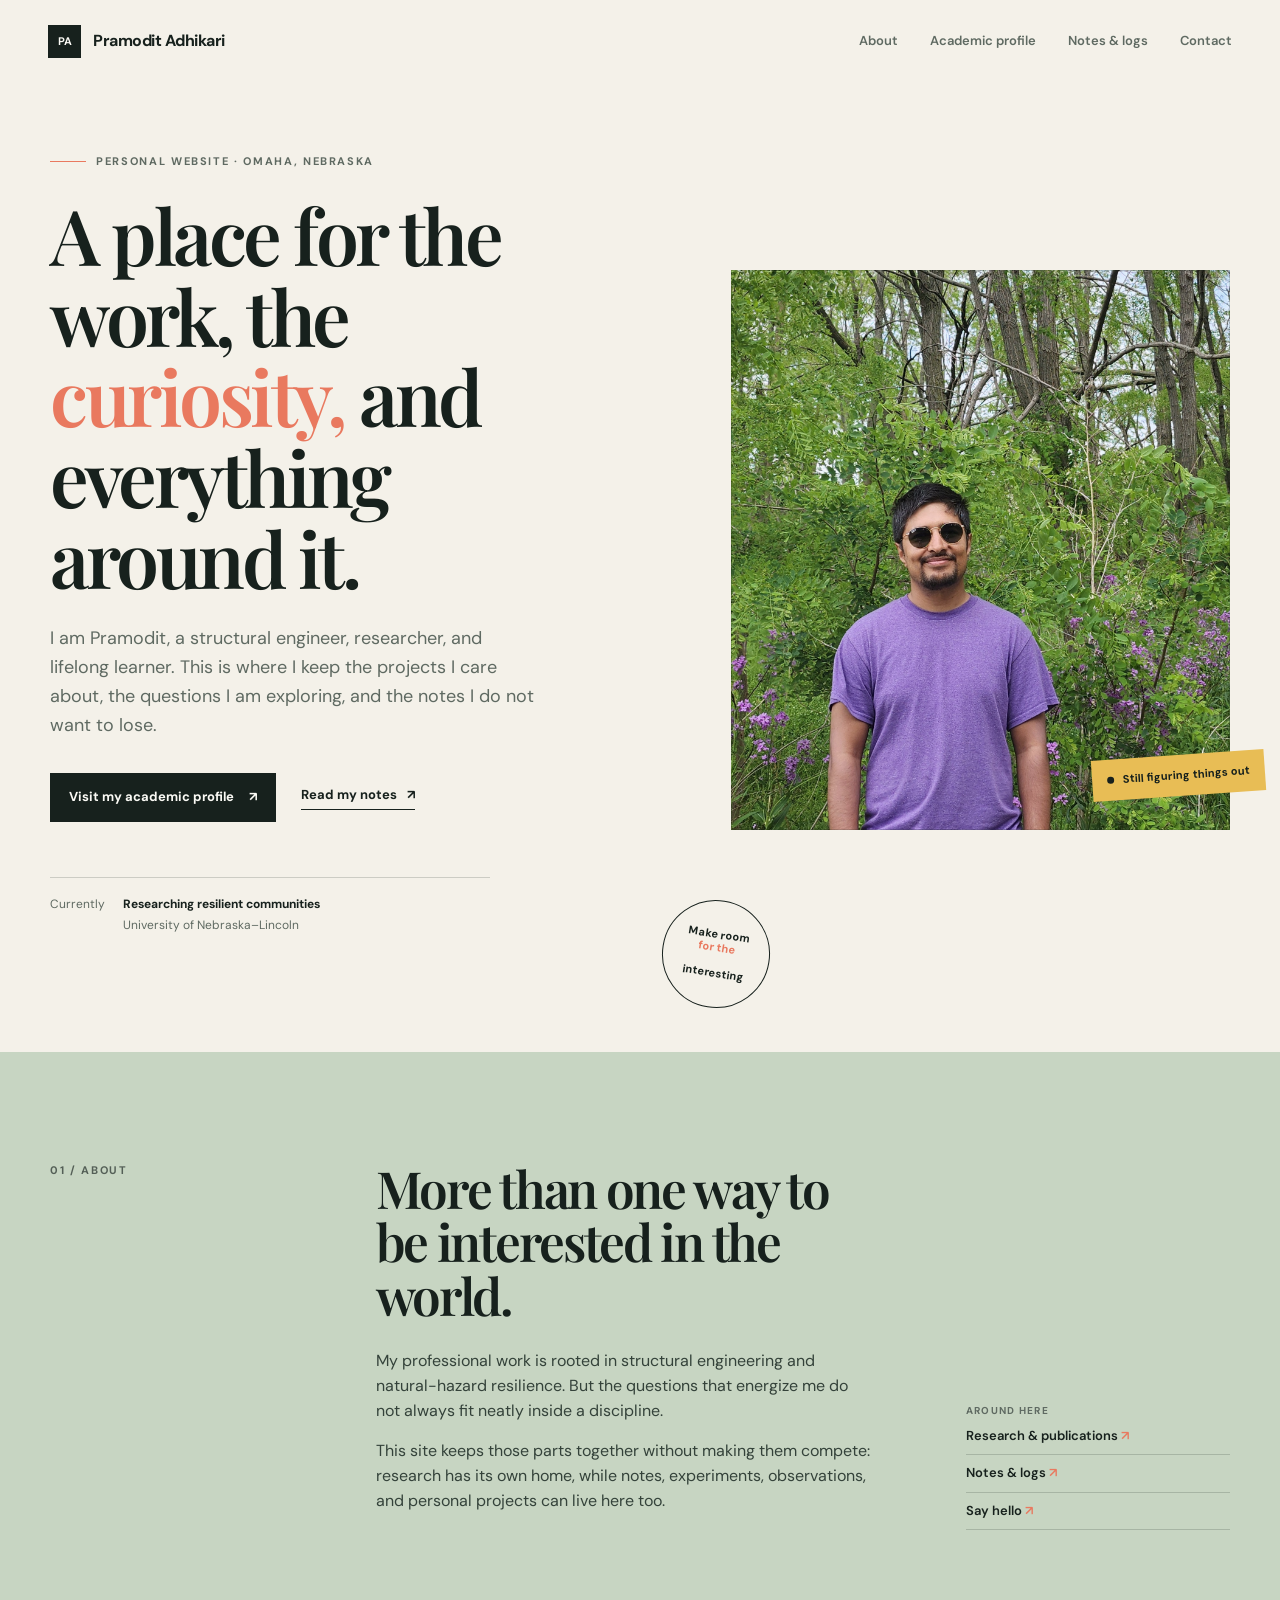
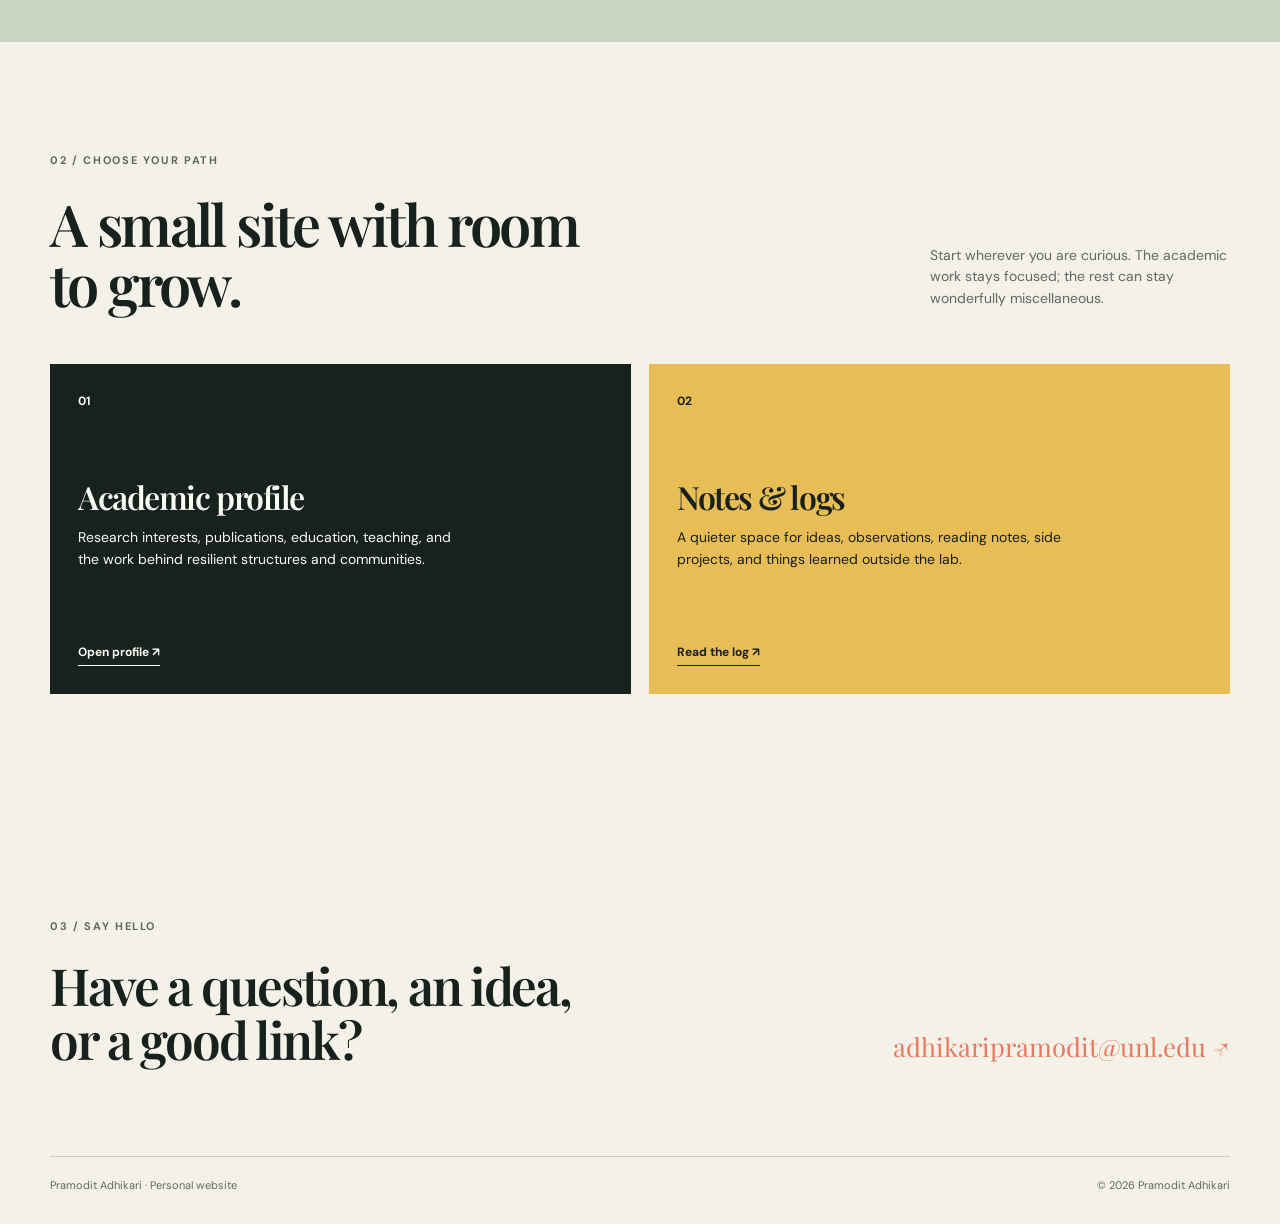
==== index.html @ 80ad7d87 "Create personal website" ====
<!doctype html>
<html lang="en">
<head>
  <meta charset="utf-8">
  <meta name="viewport" content="width=device-width, initial-scale=1">
  <meta name="description" content="The personal website of Pramodit Adhikari: research, notes, and things worth sharing.">
  <title>Pramodit Adhikari | Personal website</title>
  <link rel="preconnect" href="https://fonts.googleapis.com">
  <link rel="preconnect" href="https://fonts.gstatic.com" crossorigin>
  <link href="https://fonts.googleapis.com/css2?family=DM+Sans:wght@400;500;600;700&family=Playfair+Display:wght@500;600;700&display=swap" rel="stylesheet">
  <link rel="stylesheet" href="style.css">
</head>
<body>
  <header class="site-header">
    <a class="wordmark" href="#top" aria-label="Pramodit Adhikari home"><span class="wordmark-mark">PA</span><span>Pramodit Adhikari</span></a>
    <button class="menu-toggle" type="button" aria-expanded="false" aria-controls="site-nav">Menu</button>
    <nav id="site-nav" class="site-nav" aria-label="Primary navigation"><a href="#about">About</a><a href="academic.html">Academic profile</a><a href="notes.html">Notes &amp; logs</a><a href="#contact">Contact</a></nav>
  </header>
  <main id="top">
    <section class="personal-hero wrap" aria-labelledby="hero-title"><div class="personal-copy"><p class="eyebrow"><span class="eyebrow-line"></span> Personal website · Omaha, Nebraska</p><h1 id="hero-title">A place for the work, the <em>curiosity,</em> and everything around it.</h1><p class="hero-intro">I am Pramodit, a structural engineer, researcher, and lifelong learner. This is where I keep the projects I care about, the questions I am exploring, and the notes I do not want to lose.</p><div class="hero-actions"><a class="button button-dark" href="academic.html">Visit my academic profile <span aria-hidden="true">↗</span></a><a class="text-link" href="notes.html">Read my notes <span aria-hidden="true">↗</span></a></div><div class="hero-meta"><span>Currently</span><strong>Researching resilient communities</strong><span>University of Nebraska–Lincoln</span></div></div><div class="hero-portrait"><div class="portrait-frame"><img src="assets/pramodit-adhikari.jpg" alt="Pramodit Adhikari standing outdoors" width="1200" height="1600"></div><div class="portrait-note"><span class="note-dot"></span> Still figuring things out</div></div><div class="hero-stamp" aria-hidden="true">Make room<br><span>for the</span><br>interesting</div></section>
    <section id="about" class="about-band"><div class="wrap about-grid"><p class="section-kicker">01 / About</p><div class="about-copy"><h2>More than one way to be interested in the world.</h2><p>My professional work is rooted in structural engineering and natural-hazard resilience. But the questions that energize me do not always fit neatly inside a discipline.</p><p>This site keeps those parts together without making them compete: research has its own home, while notes, experiments, observations, and personal projects can live here too.</p></div><div class="about-aside"><span class="aside-label">Around here</span><a href="academic.html">Research &amp; publications <span>↗</span></a><a href="notes.html">Notes &amp; logs <span>↗</span></a><a href="#contact">Say hello <span>↗</span></a></div></div></section>
    <section class="home-paths wrap" aria-labelledby="paths-title"><div class="section-heading"><div><p class="section-kicker">02 / Choose your path</p><h2 id="paths-title">A small site with room to grow.</h2></div><p class="section-summary">Start wherever you are curious. The academic work stays focused; the rest can stay wonderfully miscellaneous.</p></div><div class="path-grid"><a class="path-card path-academic" href="academic.html"><span class="card-number">01</span><h3>Academic profile</h3><p>Research interests, publications, education, teaching, and the work behind resilient structures and communities.</p><span class="path-arrow">Open profile ↗</span></a><a class="path-card path-notes" href="notes.html"><span class="card-number">02</span><h3>Notes &amp; logs</h3><p>A quieter space for ideas, observations, reading notes, side projects, and things learned outside the lab.</p><span class="path-arrow">Read the log ↗</span></a></div></section>
    <section id="contact" class="contact-section wrap" aria-labelledby="contact-title"><p class="section-kicker">03 / Say hello</p><div class="contact-row"><h2 id="contact-title">Have a question, an idea, or a good link?</h2><a class="email-link" href="mailto:adhikaripramodit@unl.edu">adhikaripramodit@unl.edu <span aria-hidden="true">↗</span></a></div><div class="contact-footer"><span>Pramodit Adhikari · Personal website</span><span>© <span id="current-year"></span> Pramodit Adhikari</span></div></section>
  </main>
  <script src="script.js"></script>
</body>
</html>
---- style.css ----
:root{--ink:#17211d;--muted:#5f6a62;--paper:#f4f1e9;--cream:#fbfaf5;--sage:#c7d5c2;--coral:#e9795f;--ochre:#e8bd55;--line:rgba(23,33,29,.18);--serif:"Playfair Display",Georgia,serif;--sans:"DM Sans",sans-serif}*{box-sizing:border-box}html{scroll-behavior:smooth}body{margin:0;background:var(--paper);color:var(--ink);font-family:var(--sans);font-size:16px;line-height:1.55}a{color:inherit;text-decoration:none}.wrap{width:min(1180px,calc(100% - 96px));margin:0 auto}.site-header{display:flex;align-items:center;justify-content:space-between;width:min(1320px,calc(100% - 96px));margin:auto;padding:25px 0}.wordmark{display:inline-flex;align-items:center;gap:12px;font-weight:700;letter-spacing:-.03em}.wordmark-mark{display:grid;place-items:center;width:33px;height:33px;background:var(--ink);color:var(--cream);font-size:11px;letter-spacing:0}.site-nav{display:flex;gap:32px;color:var(--muted);font-size:13px;font-weight:600}.site-nav a{transition:color .2s ease}.site-nav a:hover,.text-link:hover,.email-link:hover{color:var(--coral)}.menu-toggle{display:none;border:0;background:none;font:inherit;font-size:13px;font-weight:700}.hero{position:relative;display:grid;grid-template-columns:minmax(0,1.08fr) minmax(320px,.92fr);min-height:720px;align-items:center;gap:8%;padding:70px 0 105px}.hero-copy{position:relative;z-index:1;padding-bottom:12px}.eyebrow,.section-kicker{margin:0 0 24px;color:var(--muted);font-size:11px;font-weight:700;letter-spacing:.15em;text-transform:uppercase}.eyebrow{display:flex;align-items:center;gap:10px}.eyebrow-line{display:inline-block;width:36px;height:1px;background:var(--coral)}h1,h2,h3,p{margin-top:0}h1,h2,h3{font-family:var(--serif);font-weight:600;line-height:1.05;letter-spacing:-.045em}h1{max-width:700px;margin-bottom:27px;font-size:clamp(3.5rem,6vw,6rem)}h1 em{color:var(--coral);font-style:normal}.hero-intro{max-width:485px;margin-bottom:34px;color:var(--muted);font-size:18px;line-height:1.6}.hero-actions{display:flex;align-items:center;gap:25px;margin-bottom:55px}.button{display:inline-flex;gap:15px;align-items:center;padding:14px 19px;font-size:13px;font-weight:700}.button-dark{background:var(--ink);color:var(--cream)}.button-dark:hover{background:var(--coral)}.text-link{display:inline-flex;gap:10px;align-items:center;border-bottom:1px solid currentColor;padding-bottom:3px;font-size:13px;font-weight:700}.hero-meta{display:grid;grid-template-columns:auto 1fr;gap:3px 18px;max-width:440px;padding-top:17px;border-top:1px solid var(--line);color:var(--muted);font-size:12px}.hero-meta strong{color:var(--ink)}.hero-meta span:last-child{grid-column:2}.hero-portrait{position:relative;z-index:0}.portrait-frame{position:relative;height:560px;overflow:hidden;background:var(--sage)}.portrait-frame:after{position:absolute;inset:0;border:1px solid rgba(23,33,29,.15);content:"";pointer-events:none}.portrait-frame img{width:100%;height:100%;object-fit:cover;object-position:center 72%;filter:saturate(.9)}.portrait-note{position:absolute;right:-35px;bottom:34px;display:flex;align-items:center;gap:9px;padding:12px 15px;background:var(--ochre);font-size:11px;font-weight:700;transform:rotate(-4deg)}.note-dot{width:7px;height:7px;border-radius:50%;background:var(--ink)}.hero-stamp{position:absolute;right:39%;bottom:44px;z-index:2;width:108px;height:108px;display:grid;place-content:center;border:1px solid var(--ink);border-radius:50%;color:var(--ink);font-size:11px;font-weight:700;line-height:1.2;text-align:center;transform:rotate(9deg)}.hero-stamp span{color:var(--coral)}.about-band{background:var(--sage)}.about-grid{display:grid;grid-template-columns:.7fr 1.5fr .8fr;gap:8%;padding:110px 0 112px}.about-band .section-kicker,.work-band .section-kicker{color:rgba(23,33,29,.65)}.about-copy h2,.work-intro h2,.contact-section h2{margin-bottom:26px;font-size:clamp(2.3rem,4vw,4.1rem)}.about-copy p{max-width:600px;color:#34423a}.about-aside{display:flex;flex-direction:column;gap:8px;align-self:end;font-size:13px}.aside-label{margin-top:19px;color:var(--muted);font-size:10px;font-weight:700;letter-spacing:.13em;text-transform:uppercase}.about-aside a{border-bottom:1px solid var(--line);padding-bottom:8px;font-weight:600}.about-aside a span{color:var(--coral)}.research-section{padding:110px 0 120px}.section-heading{display:flex;align-items:end;justify-content:space-between;gap:50px;margin-bottom:50px}.section-heading h2{max-width:560px;margin:0;font-size:clamp(2.5rem,4.5vw,4.3rem)}.section-summary{max-width:300px;margin:0 0 4px;color:var(--muted);font-size:14px}.research-grid{display:grid;grid-template-columns:repeat(3,1fr);gap:18px}.research-card{min-height:370px;display:flex;flex-direction:column;padding:28px 28px 25px}.card-sage{background:var(--sage)}.card-coral{background:var(--coral)}.card-ink{background:var(--ink);color:var(--cream)}.card-number{margin-bottom:80px;font-size:12px;font-weight:700}.research-card h3{max-width:260px;margin-bottom:13px;font-size:29px}.research-card p{max-width:290px;margin-bottom:auto;font-size:14px}.card-tags{display:flex;flex-wrap:wrap;gap:7px;margin-top:28px}.card-tags span{border:1px solid currentColor;padding:5px 9px;font-size:10px;font-weight:700}.work-band{background:var(--ink);color:var(--cream)}.work-grid{display:grid;grid-template-columns:.75fr 1.25fr;gap:12%;padding:112px 0 120px}.work-intro h2{color:var(--cream)}.work-intro>p:not(.section-kicker){max-width:280px;color:#aab3ad;font-size:14px}.text-link-light{margin-top:25px;color:var(--ochre)}.publication-list{border-top:1px solid rgba(251,250,245,.27)}.publication{display:grid;grid-template-columns:55px 1fr 22px;align-items:start;gap:25px;padding:25px 0;border-bottom:1px solid rgba(251,250,245,.27)}.publication:hover .publication-title{color:var(--ochre)}.publication-year,.publication-status{color:#aab3ad;font-size:11px;font-weight:700}.publication-title{font-family:var(--serif);font-size:18px;line-height:1.3;transition:color .2s ease}.publication-arrow{color:var(--coral);font-size:18px}.publication-pending{grid-template-columns:55px 1fr auto}.publication-status{align-self:center;border:1px solid rgba(251,250,245,.35);padding:5px 7px;font-size:9px;text-transform:uppercase;letter-spacing:.08em}.contact-section{padding:104px 0 30px}.contact-row{display:flex;justify-content:space-between;align-items:end;gap:30px;padding-bottom:90px}.contact-section h2{max-width:540px;margin:0}.email-link{color:var(--coral);font-family:var(--serif);font-size:clamp(1.2rem,2vw,1.7rem)}.contact-footer{display:flex;justify-content:space-between;padding-top:20px;border-top:1px solid var(--line);color:var(--muted);font-size:11px}@media (max-width:800px){.wrap,.site-header{width:min(100% - 44px,600px)}.site-header{position:relative}.menu-toggle{display:block}.site-nav{position:absolute;top:70px;right:0;z-index:5;display:none;flex-direction:column;gap:0;width:180px;padding:8px 18px;background:var(--cream);box-shadow:0 10px 30px rgba(23,33,29,.12)}.site-nav.is-open{display:flex}.site-nav a{padding:11px 0;border-bottom:1px solid var(--line)}.hero{display:flex;flex-direction:column;align-items:stretch;gap:50px;min-height:auto;padding:55px 0 80px}h1{font-size:clamp(3rem,14vw,5rem)}.hero-portrait{width:calc(100% - 25px);margin-left:auto}.portrait-frame{height:450px}.hero-stamp{right:auto;left:-17px;bottom:17px}.about-grid,.work-grid{display:block;padding:75px 0}.about-copy{margin-bottom:40px}.about-aside{max-width:330px}.section-heading{display:block;margin-bottom:35px}.section-summary{margin-top:25px}.research-section{padding:75px 0 80px}.research-grid{grid-template-columns:1fr}.research-card{min-height:300px}.card-number{margin-bottom:50px}.work-intro{margin-bottom:55px}.contact-section{padding:75px 0 25px}.contact-row{display:block;padding-bottom:65px}.email-link{display:inline-block;margin-top:20px}.contact-footer{display:block}.contact-footer span{display:block;margin-bottom:7px}}@media (prefers-reduced-motion:reduce){html{scroll-behavior:auto}*,*:before,*:after{transition-duration:.01ms!important}}
body{overflow-x:hidden}
@media (max-width:800px){.portrait-note{right:0}}
.personal-hero{position:relative;display:grid;grid-template-columns:minmax(0,1.08fr) minmax(320px,.92fr);min-height:720px;align-items:center;gap:8%;padding:70px 0 105px}.personal-copy{position:relative;z-index:1;padding-bottom:12px}.personal-copy h1{max-width:700px}.home-paths{padding:110px 0 120px}.path-grid{display:grid;grid-template-columns:repeat(2,1fr);gap:18px}.path-card{min-height:330px;display:flex;flex-direction:column;padding:28px;transition:transform .2s ease}.path-card:hover{transform:translateY(-5px)}.path-academic{background:var(--ink);color:var(--cream)}.path-notes{background:var(--ochre)}.path-card .card-number{margin-bottom:70px}.path-card h3{margin-bottom:13px;font-size:32px}.path-card p{max-width:390px;margin-bottom:auto;font-size:14px}.path-arrow{align-self:flex-start;border-bottom:1px solid currentColor;padding-bottom:3px;font-size:12px;font-weight:700}.notes-page{padding:90px 0 110px}.notes-page h1{margin-bottom:25px;font-size:clamp(3.7rem,8vw,7rem)}.notes-lede{max-width:620px;color:var(--muted);font-size:19px;line-height:1.6}.notes-rule{width:100%;margin:60px 0 35px;border-top:1px solid var(--line)}.notes-empty{max-width:650px;padding:35px;background:var(--sage)}.notes-empty .card-number{display:block;margin-bottom:55px;font-size:12px;font-weight:700}.notes-empty h2{max-width:500px;margin-bottom:15px;font-size:clamp(2rem,4vw,3.4rem)}.notes-empty p{max-width:500px;color:#34423a}.notes-footer{display:flex;justify-content:space-between;padding:20px 0 30px;border-top:1px solid var(--line);color:var(--muted);font-size:11px}.notes-footer a:hover{color:var(--coral)}
@media (max-width:800px){.personal-hero{display:flex;flex-direction:column;align-items:stretch;gap:50px;min-height:auto;padding:55px 0 80px}.home-paths{padding:75px 0 80px}.path-grid{grid-template-columns:1fr}.path-card{min-height:290px}.path-card .card-number{margin-bottom:50px}.notes-page{padding:55px 0 75px}.notes-lede{font-size:17px}.notes-rule{margin:45px 0 25px}.notes-empty{padding:27px}.notes-empty .card-number{margin-bottom:40px}.notes-footer{display:block}.notes-footer span{display:block;margin-bottom:7px}}
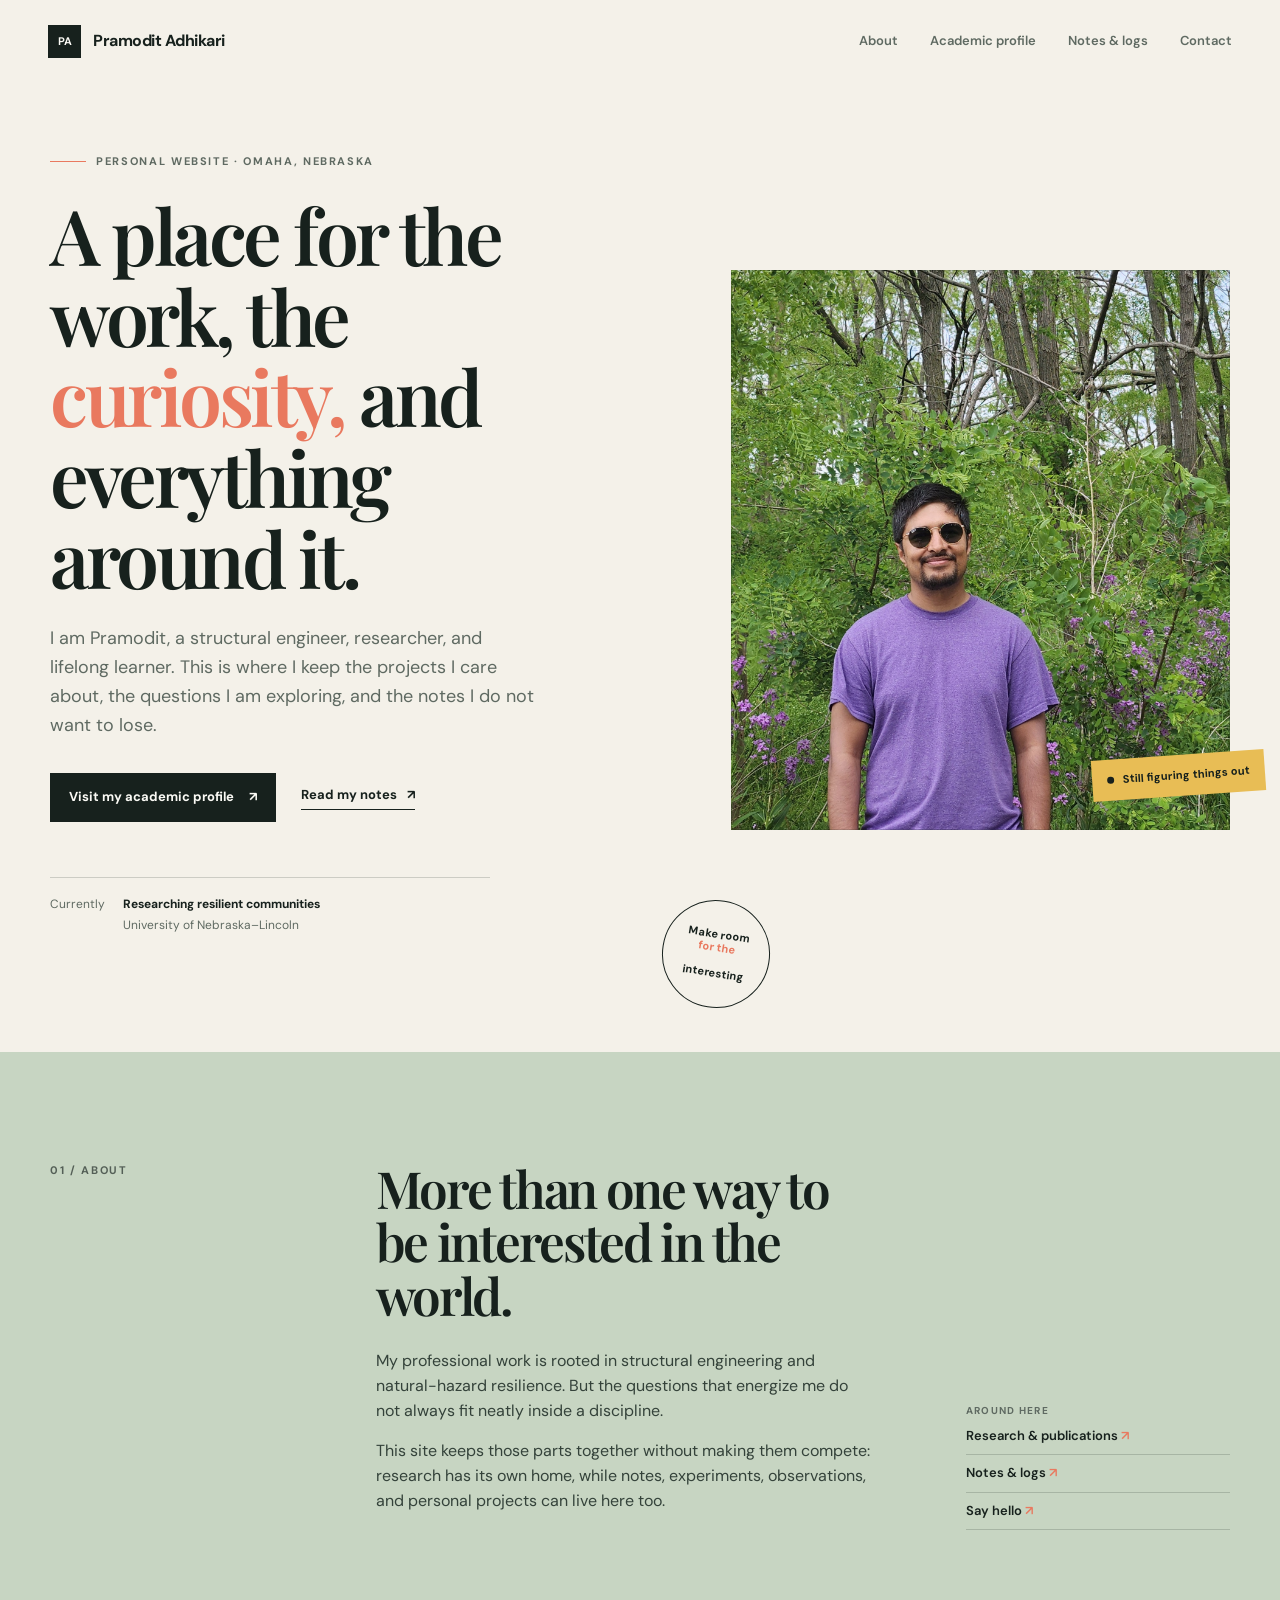
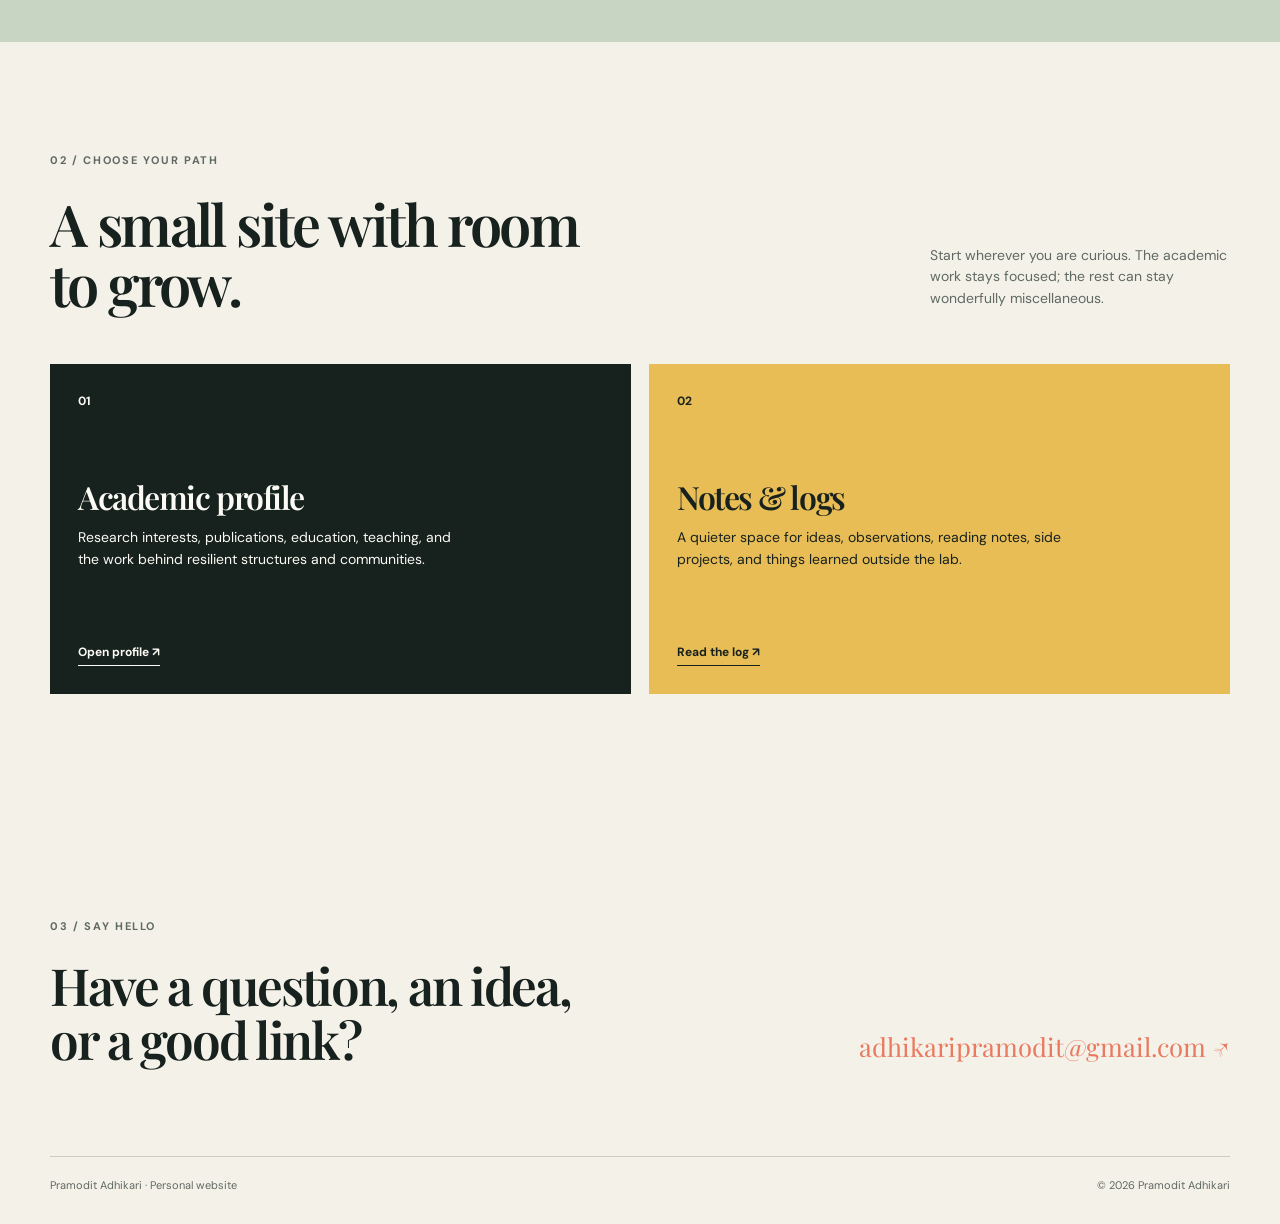
==== commit 952bfd15: "PDF format for CV" ====
--- a/index.html
+++ b/index.html
@@ -20,7 +20,7 @@
     <section class="personal-hero wrap" aria-labelledby="hero-title"><div class="personal-copy"><p class="eyebrow"><span class="eyebrow-line"></span> Personal website · Omaha, Nebraska</p><h1 id="hero-title">A place for the work, the <em>curiosity,</em> and everything around it.</h1><p class="hero-intro">I am Pramodit, a structural engineer, researcher, and lifelong learner. This is where I keep the projects I care about, the questions I am exploring, and the notes I do not want to lose.</p><div class="hero-actions"><a class="button button-dark" href="academic.html">Visit my academic profile <span aria-hidden="true">↗</span></a><a class="text-link" href="notes.html">Read my notes <span aria-hidden="true">↗</span></a></div><div class="hero-meta"><span>Currently</span><strong>Researching resilient communities</strong><span>University of Nebraska–Lincoln</span></div></div><div class="hero-portrait"><div class="portrait-frame"><img src="assets/pramodit-adhikari.jpg" alt="Pramodit Adhikari standing outdoors" width="1200" height="1600"></div><div class="portrait-note"><span class="note-dot"></span> Still figuring things out</div></div><div class="hero-stamp" aria-hidden="true">Make room<br><span>for the</span><br>interesting</div></section>
     <section id="about" class="about-band"><div class="wrap about-grid"><p class="section-kicker">01 / About</p><div class="about-copy"><h2>More than one way to be interested in the world.</h2><p>My professional work is rooted in structural engineering and natural-hazard resilience. But the questions that energize me do not always fit neatly inside a discipline.</p><p>This site keeps those parts together without making them compete: research has its own home, while notes, experiments, observations, and personal projects can live here too.</p></div><div class="about-aside"><span class="aside-label">Around here</span><a href="academic.html">Research &amp; publications <span>↗</span></a><a href="notes.html">Notes &amp; logs <span>↗</span></a><a href="#contact">Say hello <span>↗</span></a></div></div></section>
     <section class="home-paths wrap" aria-labelledby="paths-title"><div class="section-heading"><div><p class="section-kicker">02 / Choose your path</p><h2 id="paths-title">A small site with room to grow.</h2></div><p class="section-summary">Start wherever you are curious. The academic work stays focused; the rest can stay wonderfully miscellaneous.</p></div><div class="path-grid"><a class="path-card path-academic" href="academic.html"><span class="card-number">01</span><h3>Academic profile</h3><p>Research interests, publications, education, teaching, and the work behind resilient structures and communities.</p><span class="path-arrow">Open profile ↗</span></a><a class="path-card path-notes" href="notes.html"><span class="card-number">02</span><h3>Notes &amp; logs</h3><p>A quieter space for ideas, observations, reading notes, side projects, and things learned outside the lab.</p><span class="path-arrow">Read the log ↗</span></a></div></section>
-    <section id="contact" class="contact-section wrap" aria-labelledby="contact-title"><p class="section-kicker">03 / Say hello</p><div class="contact-row"><h2 id="contact-title">Have a question, an idea, or a good link?</h2><a class="email-link" href="mailto:adhikaripramodit@unl.edu">adhikaripramodit@unl.edu <span aria-hidden="true">↗</span></a></div><div class="contact-footer"><span>Pramodit Adhikari · Personal website</span><span>© <span id="current-year"></span> Pramodit Adhikari</span></div></section>
+    <section id="contact" class="contact-section wrap" aria-labelledby="contact-title"><p class="section-kicker">03 / Say hello</p><div class="contact-row"><h2 id="contact-title">Have a question, an idea, or a good link?</h2><a class="email-link" href="mailto:adhikaripramodit@gmail">adhikaripramodit@gmail.com <span aria-hidden="true">↗</span></a></div><div class="contact-footer"><span>Pramodit Adhikari · Personal website</span><span>© <span id="current-year"></span> Pramodit Adhikari</span></div></section>
   </main>
   <script src="script.js"></script>
 </body>
--- a/style.css
+++ b/style.css
@@ -1,5 +1,5 @@
 :root{--ink:#17211d;--muted:#5f6a62;--paper:#f4f1e9;--cream:#fbfaf5;--sage:#c7d5c2;--coral:#e9795f;--ochre:#e8bd55;--line:rgba(23,33,29,.18);--serif:"Playfair Display",Georgia,serif;--sans:"DM Sans",sans-serif}*{box-sizing:border-box}html{scroll-behavior:smooth}body{margin:0;background:var(--paper);color:var(--ink);font-family:var(--sans);font-size:16px;line-height:1.55}a{color:inherit;text-decoration:none}.wrap{width:min(1180px,calc(100% - 96px));margin:0 auto}.site-header{display:flex;align-items:center;justify-content:space-between;width:min(1320px,calc(100% - 96px));margin:auto;padding:25px 0}.wordmark{display:inline-flex;align-items:center;gap:12px;font-weight:700;letter-spacing:-.03em}.wordmark-mark{display:grid;place-items:center;width:33px;height:33px;background:var(--ink);color:var(--cream);font-size:11px;letter-spacing:0}.site-nav{display:flex;gap:32px;color:var(--muted);font-size:13px;font-weight:600}.site-nav a{transition:color .2s ease}.site-nav a:hover,.text-link:hover,.email-link:hover{color:var(--coral)}.menu-toggle{display:none;border:0;background:none;font:inherit;font-size:13px;font-weight:700}.hero{position:relative;display:grid;grid-template-columns:minmax(0,1.08fr) minmax(320px,.92fr);min-height:720px;align-items:center;gap:8%;padding:70px 0 105px}.hero-copy{position:relative;z-index:1;padding-bottom:12px}.eyebrow,.section-kicker{margin:0 0 24px;color:var(--muted);font-size:11px;font-weight:700;letter-spacing:.15em;text-transform:uppercase}.eyebrow{display:flex;align-items:center;gap:10px}.eyebrow-line{display:inline-block;width:36px;height:1px;background:var(--coral)}h1,h2,h3,p{margin-top:0}h1,h2,h3{font-family:var(--serif);font-weight:600;line-height:1.05;letter-spacing:-.045em}h1{max-width:700px;margin-bottom:27px;font-size:clamp(3.5rem,6vw,6rem)}h1 em{color:var(--coral);font-style:normal}.hero-intro{max-width:485px;margin-bottom:34px;color:var(--muted);font-size:18px;line-height:1.6}.hero-actions{display:flex;align-items:center;gap:25px;margin-bottom:55px}.button{display:inline-flex;gap:15px;align-items:center;padding:14px 19px;font-size:13px;font-weight:700}.button-dark{background:var(--ink);color:var(--cream)}.button-dark:hover{background:var(--coral)}.text-link{display:inline-flex;gap:10px;align-items:center;border-bottom:1px solid currentColor;padding-bottom:3px;font-size:13px;font-weight:700}.hero-meta{display:grid;grid-template-columns:auto 1fr;gap:3px 18px;max-width:440px;padding-top:17px;border-top:1px solid var(--line);color:var(--muted);font-size:12px}.hero-meta strong{color:var(--ink)}.hero-meta span:last-child{grid-column:2}.hero-portrait{position:relative;z-index:0}.portrait-frame{position:relative;height:560px;overflow:hidden;background:var(--sage)}.portrait-frame:after{position:absolute;inset:0;border:1px solid rgba(23,33,29,.15);content:"";pointer-events:none}.portrait-frame img{width:100%;height:100%;object-fit:cover;object-position:center 72%;filter:saturate(.9)}.portrait-note{position:absolute;right:-35px;bottom:34px;display:flex;align-items:center;gap:9px;padding:12px 15px;background:var(--ochre);font-size:11px;font-weight:700;transform:rotate(-4deg)}.note-dot{width:7px;height:7px;border-radius:50%;background:var(--ink)}.hero-stamp{position:absolute;right:39%;bottom:44px;z-index:2;width:108px;height:108px;display:grid;place-content:center;border:1px solid var(--ink);border-radius:50%;color:var(--ink);font-size:11px;font-weight:700;line-height:1.2;text-align:center;transform:rotate(9deg)}.hero-stamp span{color:var(--coral)}.about-band{background:var(--sage)}.about-grid{display:grid;grid-template-columns:.7fr 1.5fr .8fr;gap:8%;padding:110px 0 112px}.about-band .section-kicker,.work-band .section-kicker{color:rgba(23,33,29,.65)}.about-copy h2,.work-intro h2,.contact-section h2{margin-bottom:26px;font-size:clamp(2.3rem,4vw,4.1rem)}.about-copy p{max-width:600px;color:#34423a}.about-aside{display:flex;flex-direction:column;gap:8px;align-self:end;font-size:13px}.aside-label{margin-top:19px;color:var(--muted);font-size:10px;font-weight:700;letter-spacing:.13em;text-transform:uppercase}.about-aside a{border-bottom:1px solid var(--line);padding-bottom:8px;font-weight:600}.about-aside a span{color:var(--coral)}.research-section{padding:110px 0 120px}.section-heading{display:flex;align-items:end;justify-content:space-between;gap:50px;margin-bottom:50px}.section-heading h2{max-width:560px;margin:0;font-size:clamp(2.5rem,4.5vw,4.3rem)}.section-summary{max-width:300px;margin:0 0 4px;color:var(--muted);font-size:14px}.research-grid{display:grid;grid-template-columns:repeat(3,1fr);gap:18px}.research-card{min-height:370px;display:flex;flex-direction:column;padding:28px 28px 25px}.card-sage{background:var(--sage)}.card-coral{background:var(--coral)}.card-ink{background:var(--ink);color:var(--cream)}.card-number{margin-bottom:80px;font-size:12px;font-weight:700}.research-card h3{max-width:260px;margin-bottom:13px;font-size:29px}.research-card p{max-width:290px;margin-bottom:auto;font-size:14px}.card-tags{display:flex;flex-wrap:wrap;gap:7px;margin-top:28px}.card-tags span{border:1px solid currentColor;padding:5px 9px;font-size:10px;font-weight:700}.work-band{background:var(--ink);color:var(--cream)}.work-grid{display:grid;grid-template-columns:.75fr 1.25fr;gap:12%;padding:112px 0 120px}.work-intro h2{color:var(--cream)}.work-intro>p:not(.section-kicker){max-width:280px;color:#aab3ad;font-size:14px}.text-link-light{margin-top:25px;color:var(--ochre)}.publication-list{border-top:1px solid rgba(251,250,245,.27)}.publication{display:grid;grid-template-columns:55px 1fr 22px;align-items:start;gap:25px;padding:25px 0;border-bottom:1px solid rgba(251,250,245,.27)}.publication:hover .publication-title{color:var(--ochre)}.publication-year,.publication-status{color:#aab3ad;font-size:11px;font-weight:700}.publication-title{font-family:var(--serif);font-size:18px;line-height:1.3;transition:color .2s ease}.publication-arrow{color:var(--coral);font-size:18px}.publication-pending{grid-template-columns:55px 1fr auto}.publication-status{align-self:center;border:1px solid rgba(251,250,245,.35);padding:5px 7px;font-size:9px;text-transform:uppercase;letter-spacing:.08em}.contact-section{padding:104px 0 30px}.contact-row{display:flex;justify-content:space-between;align-items:end;gap:30px;padding-bottom:90px}.contact-section h2{max-width:540px;margin:0}.email-link{color:var(--coral);font-family:var(--serif);font-size:clamp(1.2rem,2vw,1.7rem)}.contact-footer{display:flex;justify-content:space-between;padding-top:20px;border-top:1px solid var(--line);color:var(--muted);font-size:11px}@media (max-width:800px){.wrap,.site-header{width:min(100% - 44px,600px)}.site-header{position:relative}.menu-toggle{display:block}.site-nav{position:absolute;top:70px;right:0;z-index:5;display:none;flex-direction:column;gap:0;width:180px;padding:8px 18px;background:var(--cream);box-shadow:0 10px 30px rgba(23,33,29,.12)}.site-nav.is-open{display:flex}.site-nav a{padding:11px 0;border-bottom:1px solid var(--line)}.hero{display:flex;flex-direction:column;align-items:stretch;gap:50px;min-height:auto;padding:55px 0 80px}h1{font-size:clamp(3rem,14vw,5rem)}.hero-portrait{width:calc(100% - 25px);margin-left:auto}.portrait-frame{height:450px}.hero-stamp{right:auto;left:-17px;bottom:17px}.about-grid,.work-grid{display:block;padding:75px 0}.about-copy{margin-bottom:40px}.about-aside{max-width:330px}.section-heading{display:block;margin-bottom:35px}.section-summary{margin-top:25px}.research-section{padding:75px 0 80px}.research-grid{grid-template-columns:1fr}.research-card{min-height:300px}.card-number{margin-bottom:50px}.work-intro{margin-bottom:55px}.contact-section{padding:75px 0 25px}.contact-row{display:block;padding-bottom:65px}.email-link{display:inline-block;margin-top:20px}.contact-footer{display:block}.contact-footer span{display:block;margin-bottom:7px}}@media (prefers-reduced-motion:reduce){html{scroll-behavior:auto}*,*:before,*:after{transition-duration:.01ms!important}}
 body{overflow-x:hidden}
 @media (max-width:800px){.portrait-note{right:0}}
-.personal-hero{position:relative;display:grid;grid-template-columns:minmax(0,1.08fr) minmax(320px,.92fr);min-height:720px;align-items:center;gap:8%;padding:70px 0 105px}.personal-copy{position:relative;z-index:1;padding-bottom:12px}.personal-copy h1{max-width:700px}.home-paths{padding:110px 0 120px}.path-grid{display:grid;grid-template-columns:repeat(2,1fr);gap:18px}.path-card{min-height:330px;display:flex;flex-direction:column;padding:28px;transition:transform .2s ease}.path-card:hover{transform:translateY(-5px)}.path-academic{background:var(--ink);color:var(--cream)}.path-notes{background:var(--ochre)}.path-card .card-number{margin-bottom:70px}.path-card h3{margin-bottom:13px;font-size:32px}.path-card p{max-width:390px;margin-bottom:auto;font-size:14px}.path-arrow{align-self:flex-start;border-bottom:1px solid currentColor;padding-bottom:3px;font-size:12px;font-weight:700}.notes-page{padding:90px 0 110px}.notes-page h1{margin-bottom:25px;font-size:clamp(3.7rem,8vw,7rem)}.notes-lede{max-width:620px;color:var(--muted);font-size:19px;line-height:1.6}.notes-rule{width:100%;margin:60px 0 35px;border-top:1px solid var(--line)}.notes-empty{max-width:650px;padding:35px;background:var(--sage)}.notes-empty .card-number{display:block;margin-bottom:55px;font-size:12px;font-weight:700}.notes-empty h2{max-width:500px;margin-bottom:15px;font-size:clamp(2rem,4vw,3.4rem)}.notes-empty p{max-width:500px;color:#34423a}.notes-footer{display:flex;justify-content:space-between;padding:20px 0 30px;border-top:1px solid var(--line);color:var(--muted);font-size:11px}.notes-footer a:hover{color:var(--coral)}
-@media (max-width:800px){.personal-hero{display:flex;flex-direction:column;align-items:stretch;gap:50px;min-height:auto;padding:55px 0 80px}.home-paths{padding:75px 0 80px}.path-grid{grid-template-columns:1fr}.path-card{min-height:290px}.path-card .card-number{margin-bottom:50px}.notes-page{padding:55px 0 75px}.notes-lede{font-size:17px}.notes-rule{margin:45px 0 25px}.notes-empty{padding:27px}.notes-empty .card-number{margin-bottom:40px}.notes-footer{display:block}.notes-footer span{display:block;margin-bottom:7px}}+.personal-hero{position:relative;display:grid;grid-template-columns:minmax(0,1.08fr) minmax(320px,.92fr);min-height:720px;align-items:center;gap:8%;padding:70px 0 105px}.personal-copy{position:relative;z-index:1;padding-bottom:12px}.personal-copy h1{max-width:700px}.home-paths{padding:110px 0 120px}.path-grid{display:grid;grid-template-columns:repeat(2,1fr);gap:18px}.path-card{min-height:330px;display:flex;flex-direction:column;padding:28px;transition:transform .2s ease}.path-card:hover{transform:translateY(-5px)}.path-academic{background:var(--ink);color:var(--cream)}.path-notes{background:var(--ochre)}.path-card .card-number{margin-bottom:70px}.path-card h3{margin-bottom:13px;font-size:32px}.path-card p{max-width:390px;margin-bottom:auto;font-size:14px}.path-arrow{align-self:flex-start;border-bottom:1px solid currentColor;padding-bottom:3px;font-size:12px;font-weight:700}.notes-page{padding:90px 0 110px}.notes-page h1{margin-bottom:25px;font-size:clamp(3.7rem,8vw,7rem)}.notes-lede{max-width:620px;color:var(--muted);font-size:19px;line-height:1.6}.notes-rule{width:100%;margin:60px 0 35px;border-top:1px solid var(--line)}.notebook-heading h2{margin-bottom:32px;font-size:clamp(2.2rem,4vw,3.5rem)}.notebook-grid{display:grid;grid-template-columns:repeat(3,1fr);gap:18px}.notebook-card{min-height:290px;display:flex;flex-direction:column;padding:26px;background:var(--sage)}.notebook-card-coral{background:var(--coral)}.notebook-card-ink{background:var(--ink);color:var(--cream)}.notebook-card .card-number{margin-bottom:55px;font-size:12px;font-weight:700}.notebook-card h3{margin-bottom:14px;font-size:27px}.notebook-card p{margin-bottom:auto;font-size:14px}.notebook-status{border-top:1px solid currentColor;padding-top:12px;font-size:10px;font-weight:700;letter-spacing:.08em;text-transform:uppercase}.latest-note{display:flex;align-items:center;justify-content:space-between;gap:25px;margin-top:18px;padding:25px 28px;background:var(--cream);border:1px solid var(--line)}.latest-note .section-kicker{margin-bottom:10px}.latest-note h3{margin-bottom:7px;font-size:27px}.latest-note p:last-child{margin:0;color:var(--muted);font-size:14px}.notes-invitation{display:flex;align-items:center;justify-content:space-between;gap:25px;margin-top:18px;padding:25px 28px;background:var(--ochre)}.notes-invitation p{margin:0;font-family:var(--serif);font-size:22px}.note-page{padding:90px 0 110px}.note-page h1{margin-bottom:25px;font-size:clamp(3.7rem,8vw,7rem)}.note-lede{max-width:650px;color:var(--muted);font-size:21px;line-height:1.55}.note-rule{width:100%;margin:60px 0 40px;border-top:1px solid var(--line)}.note-body{max-width:650px;font-family:var(--serif);font-size:21px;line-height:1.65}.notes-footer{display:flex;justify-content:space-between;padding:20px 0 30px;border-top:1px solid var(--line);color:var(--muted);font-size:11px}.notes-footer a:hover{color:var(--coral)}
+@media (max-width:800px){.personal-hero{display:flex;flex-direction:column;align-items:stretch;gap:50px;min-height:auto;padding:55px 0 80px}.home-paths{padding:75px 0 80px}.path-grid,.notebook-grid{grid-template-columns:1fr}.path-card{min-height:290px}.path-card .card-number{margin-bottom:50px}.notes-page,.note-page{padding:55px 0 75px}.notes-lede,.note-lede{font-size:17px}.notes-rule,.note-rule{margin:45px 0 25px}.notebook-heading h2{margin-bottom:25px}.notebook-card{min-height:250px}.notebook-card .card-number{margin-bottom:40px}.latest-note{display:block}.latest-note .text-link{margin-top:18px}.note-body{font-size:19px}.notes-invitation{display:block}.notes-invitation p{margin-bottom:18px}.notes-footer{display:block}.notes-footer span{display:block;margin-bottom:7px}}
